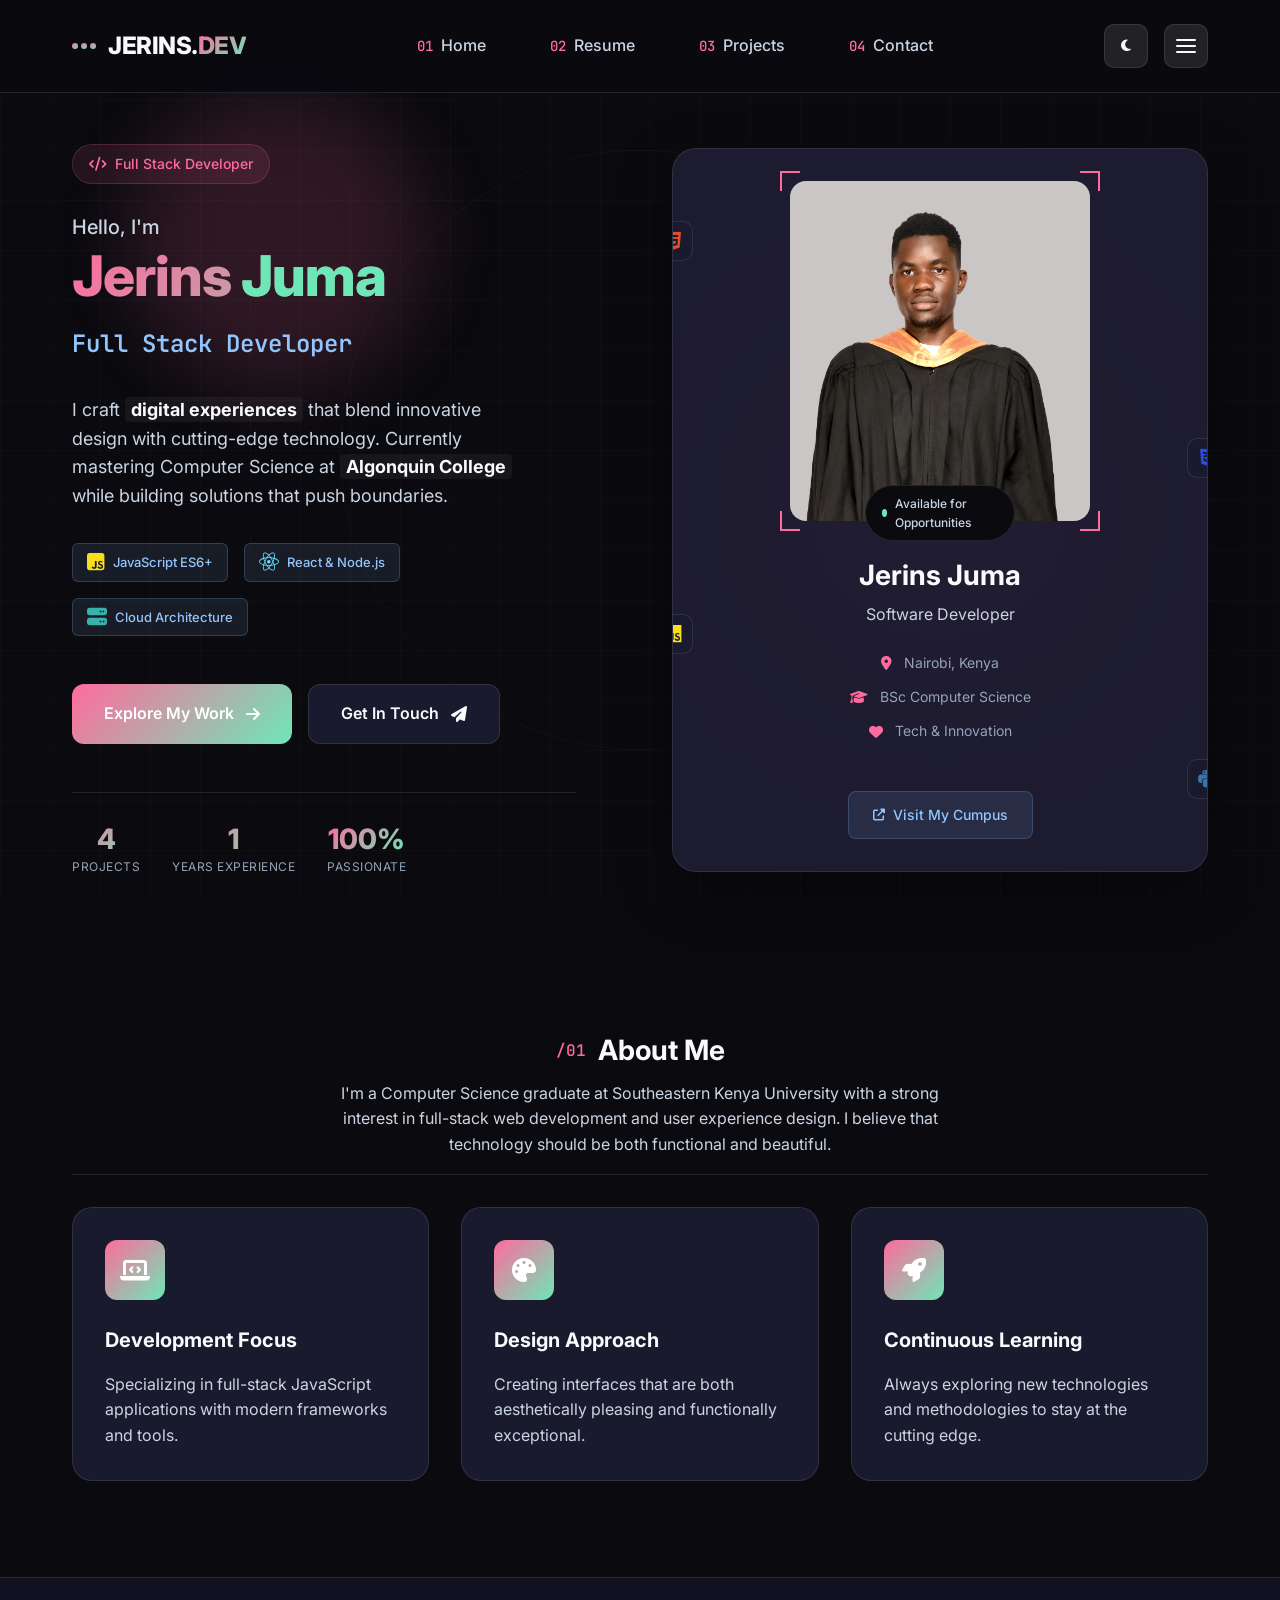
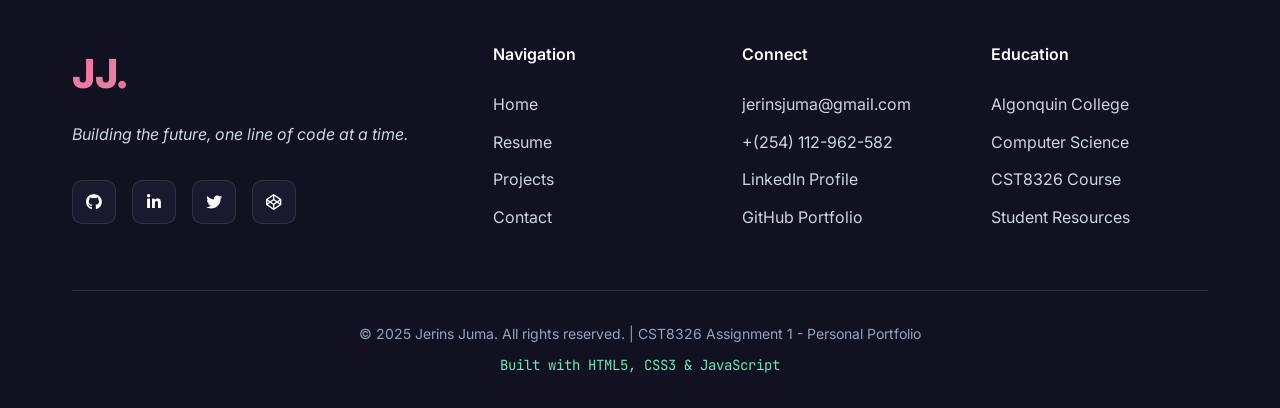
==== index.html @ 598922c8 "Initial commit - portfolio project" ====
<!DOCTYPE html>
<html lang="en">
<head>
    <meta charset="UTF-8">
    <meta name="viewport" content="width=device-width, initial-scale=1.0">
    <title>Jerins Juma| Tech Portfolio</title>
    <link rel="stylesheet" href="styles.css">
    <link rel="stylesheet" href="https://cdnjs.cloudflare.com/ajax/libs/font-awesome/6.4.0/css/all.min.css">
    <link href="https://fonts.googleapis.com/css2?family=Inter:wght@300;400;500;600;700;800&family=JetBrains+Mono:wght@300;400;500&display=swap" rel="stylesheet">
    <link rel="stylesheet" href="https://cdnjs.cloudflare.com/ajax/libs/animate.css/4.1.1/animate.min.css">
</head>
<body>
    <!-- Navigation -->
    <div id="navbar-placeholder"></div>
    
    <!-- Main Content -->
    <main class="main-content">
        <!-- Animated Background Elements -->
        <div class="background-elements">
            <div class="grid-lines"></div>
            <div class="floating-element el-1"></div>
            <div class="floating-element el-2"></div>
            <div class="floating-element el-3"></div>
            <div class="pulse-circle"></div>
        </div>
        
        <div class="container">
            <div class="hero-section">
                <!-- Left Column: Text Content -->
                <div class="hero-text animate__animated animate__fadeInLeft">
                    <div class="badge">
                        <i class="fas fa-code"></i>
                        <span>Full Stack Developer</span>
                    </div>
                    
                    <h1 class="hero-title">
                        <span class="greeting">Hello, I'm</span>
                        <span class="name">Jerins <span class="name-highlight">Juma</span></span>
                    </h1>
                    
                    <div class="typing-container">
                        <span class="typing-text" id="typingText"></span>
                        <span class="cursor">|</span>
                    </div>
                    
                    <p class="hero-description">
                        I craft <strong>digital experiences</strong> that blend innovative design with 
                        cutting-edge technology. Currently mastering Computer Science at 
                        <strong>Algonquin College</strong> while building solutions that push boundaries.
                    </p>
                    
                    <div class="tech-highlight">
                        <div class="tech-tag">
                            <i class="fab fa-js-square"></i>
                            <span>JavaScript ES6+</span>
                        </div>
                        <div class="tech-tag">
                            <i class="fab fa-react"></i>
                            <span>React & Node.js</span>
                        </div>
                        <div class="tech-tag">
                            <i class="fas fa-server"></i>
                            <span>Cloud Architecture</span>
                        </div>
                    </div>
                    
                    <div class="action-buttons">
                        <a href="projects.html" class="btn btn-primary">
                            <span class="btn-text">Explore My Work</span>
                            <span class="btn-icon">
                                <i class="fas fa-arrow-right"></i>
                            </span>
                            <div class="btn-hover"></div>
                        </a>
                        <a href="contact.html" class="btn btn-secondary">
                            <span class="btn-text">Get In Touch</span>
                            <span class="btn-icon">
                                <i class="fas fa-paper-plane"></i>
                            </span>
                        </a>
                    </div>
                    
                    <div class="quick-stats">
                        <div class="stat">
                            <div class="stat-number">4</div>
                            <div class="stat-label">Projects</div>
                        </div>
                        <div class="stat">
                            <div class="stat-number">1</div>
                            <div class="stat-label">Years Experience</div>
                        </div>
                        <div class="stat">
                            <div class="stat-number">100%</div>
                            <div class="stat-label">Passionate</div>
                        </div>
                    </div>
                </div>
                
                <!-- Right Column: Profile Image & Card -->
                <div class="hero-visual animate__animated animate__fadeInRight">
                    <div class="profile-card">
                        <div class="card-glow"></div>
                        <div class="card-content">
                            <div class="image-container">
                                <img src="images/profile.jpg" alt="Jerins Juma - Developer Profile" class="profile-image">
                                <div class="image-frame">
                                    <div class="frame-corner tl"></div>
                                    <div class="frame-corner tr"></div>
                                    <div class="frame-corner bl"></div>
                                    <div class="frame-corner br"></div>
                                </div>
                                <div class="status-indicator">
                                    <div class="status-dot"></div>
                                    <span>Available for Opportunities</span>
                                </div>
                            </div>
                            
                            <div class="profile-info">
                                <h2 class="profile-name">Jerins Juma</h2>
                                <p class="profile-title">Software Developer</p>
                                
                                <div class="profile-details">
                                    <div class="detail-item">
                                        <i class="fas fa-map-marker-alt"></i>
                                        <span>Nairobi, Kenya</span>
                                    </div>
                                    <div class="detail-item">
                                        <i class="fas fa-graduation-cap"></i>
                                        <span>BSc Computer Science</span>
                                    </div>
                                    <div class="detail-item">
                                        <i class="fas fa-heart"></i>
                                        <span>Tech & Innovation</span>
                                    </div>
                                </div>
                                
                                <div class="college-link">
                                    <a href="https://www.seku.co.ke" target="_blank" class="college-btn">
                                        <i class="fas fa-external-link-alt"></i>
                                        Visit My Cumpus
                                    </a>
                                </div>
                            </div>
                        </div>
                        
                        <!-- Floating Tech Elements Around Card -->
                        <div class="floating-tech">
                            <div class="tech-element">
                                <i class="fab fa-html5"></i>
                            </div>
                            <div class="tech-element">
                                <i class="fab fa-css3-alt"></i>
                            </div>
                            <div class="tech-element">
                                <i class="fab fa-js"></i>
                            </div>
                            <div class="tech-element">
                                <i class="fab fa-python"></i>
                            </div>
                        </div>
                    </div>
                </div>
            </div>
            
            <!-- About Preview Section -->
            <section class="about-preview">
                <div class="section-header">
                    <h2 class="section-title">
                        <span class="title-number">/01</span>
                        About Me
                    </h2>
                    <p class="section-subtitle">I'm a Computer Science graduate at Southeastern Kenya University with a strong 
                        interest in full-stack web development and user experience design. I believe 
                        that technology should be both functional and beautiful.</p>
                </div>
                
                <div class="about-grid">
                    <div class="about-card">
                        <div class="card-icon">
                            <i class="fas fa-laptop-code"></i>
                        </div>
                        <h3>Development Focus</h3>
                        <p>Specializing in full-stack JavaScript applications with modern frameworks and tools.</p>
                    </div>
                    
                    <div class="about-card">
                        <div class="card-icon">
                            <i class="fas fa-palette"></i>
                        </div>
                        <h3>Design Approach</h3>
                        <p>Creating interfaces that are both aesthetically pleasing and functionally exceptional.</p>
                    </div>
                    
                    <div class="about-card">
                        <div class="card-icon">
                            <i class="fas fa-rocket"></i>
                        </div>
                        <h3>Continuous Learning</h3>
                        <p>Always exploring new technologies and methodologies to stay at the cutting edge.</p>
                    </div>
                </div>
            </section>
        </div>
    </main>

    <!-- Footer -->
    <footer class="footer">
        <div class="container">
            <div class="footer-content">
                <div class="footer-main">
                    <div class="footer-logo">JJ<span class="logo-dot">.</span></div>
                    <p class="footer-quote">Building the future, one line of code at a time.</p>
                    
                    <div class="social-links">
                        <a href="#" class="social-link">
                            <i class="fab fa-github"></i>
                        </a>
                        <a href="#" class="social-link">
                            <i class="fab fa-linkedin-in"></i>
                        </a>
                        <a href="#" class="social-link">
                            <i class="fab fa-twitter"></i>
                        </a>
                        <a href="#" class="social-link">
                            <i class="fab fa-codepen"></i>
                        </a>
                    </div>
                </div>
                
                <div class="footer-links">
                    <div class="link-group">
                        <h4>Navigation</h4>
                        <a href="index.html">Home</a>
                        <a href="resume.html">Resume</a>
                        <a href="projects.html">Projects</a>
                        <a href="contact.html">Contact</a>
                    </div>
                    
                    <div class="link-group">
                        <h4>Connect</h4>
                        <a href="mailto:jerinsjuma@gmail.com">jerinsjuma@gmail.com</a>
                        <a href="tel:+254112962582">+(254) 112-962-582</a>
                        <a href="#">LinkedIn Profile</a>
                        <a href="#">GitHub Portfolio</a>
                    </div>
                    
                    <div class="link-group">
                        <h4>Education</h4>
                        <a href="https://www.algonquincollege.com" target="_blank">Algonquin College</a>
                        <a href="#">Computer Science</a>
                        <a href="#">CST8326 Course</a>
                        <a href="#">Student Resources</a>
                    </div>
                </div>
            </div>
            
            <div class="footer-bottom">
                <p>&copy; 2025 Jerins Juma. All rights reserved. | CST8326 Assignment 1 - Personal Portfolio</p>
                <p class="footer-note">Built with HTML5, CSS3 & JavaScript</p>
            </div>
        </div>
    </footer>

    <!-- JavaScript -->
    <script>
        const typingText = document.getElementById('typingText');
        const cursor = document.querySelector('.cursor');
    
        // Typing Effect
        const texts = [
            "Full Stack Developer",
            "UI/UX Enthusiast",
            "Problem Solver",
            "Tech Innovator"
        ];
    
        let textIndex = 0;
        let charIndex = 0;
        let isDeleting = false;
        let isPaused = false;
    
        function typeEffect() {
            const currentText = texts[textIndex];
    
            if (!isDeleting && !isPaused) {
                typingText.textContent = currentText.substring(0, charIndex + 1);
                charIndex++;
    
                if (charIndex === currentText.length) {
                    isPaused = true;
                    setTimeout(() => {
                        isPaused = false;
                        isDeleting = true;
                    }, 1500);
                }
            } else if (isDeleting && !isPaused) {
                typingText.textContent = currentText.substring(0, charIndex - 1);
                charIndex--;
    
                if (charIndex === 0) {
                    isDeleting = false;
                    textIndex = (textIndex + 1) % texts.length;
                }
            }
    
            setTimeout(typeEffect, isDeleting ? 50 : 100);
        }
    
        function cursorBlink() {
            cursor.style.opacity = cursor.style.opacity === '0' ? '1' : '0';
            setTimeout(cursorBlink, 500);
        }
    
        document.addEventListener('DOMContentLoaded', () => {
            setTimeout(typeEffect, 1000);
            setTimeout(cursorBlink, 1500);
    
            const observer = new IntersectionObserver(entries => {
                entries.forEach(entry => {
                    if (entry.isIntersecting) {
                        entry.target.classList.add('animate-in');
                    }
                });
            }, { threshold: 0.1 });
    
            document.querySelectorAll('.about-card').forEach(card => {
                observer.observe(card);
            });
        });
    
        function animateFloatingElements() {
            document.querySelectorAll('.floating-element').forEach((el, i) => {
                el.style.animation = `float 6s ease-in-out ${i * 0.5}s infinite alternate`;
            });
        }
    
        animateFloatingElements();
    </script>
  <script>
    fetch("navbar.html")
        .then(res => res.text())
        .then(data => {
            document.getElementById("navbar-placeholder").innerHTML = data;
        })
        .catch(err => console.error("Navbar load error:", err));
</script>
    
</body>
</html>
---- styles.css ----
/* Dark Tech Theme - CST8326 Assignment */
:root {
    /* Dark Theme Colors */
    --bg-primary: #0a0a0f;
    --bg-secondary: #111122;
    --bg-card: #1a1a2e;
    --bg-card-hover: #22223a;
    
    /* Accent Colors - Bright/Skin tones */
    --accent-primary: #ff6b9d;
    --accent-secondary: #6ee7b7;
    --accent-tertiary: #93c5fd;
    --accent-glow: rgba(255, 107, 157, 0.3);
    
    /* Text Colors */
    --text-primary: #f8fafc;
    --text-secondary: #cbd5e1;
    --text-muted: #94a3b8;
    
    /* UI Colors */
    --border-color: #2d3748;
    --border-light: rgba(255, 255, 255, 0.1);
    --shadow-color: rgba(0, 0, 0, 0.5);
    
    /* Gradients */
    --gradient-primary: linear-gradient(135deg, var(--accent-primary), var(--accent-secondary));
    --gradient-dark: linear-gradient(135deg, var(--bg-card), var(--bg-secondary));
    
    /* Animation */
    --transition-fast: 0.2s ease;
    --transition-normal: 0.3s ease;
    --transition-slow: 0.5s ease;
}

.light-theme {
    --bg-primary: #f8fafc;
    --bg-secondary: #e2e8f0;
    --bg-card: #ffffff;
    --bg-card-hover: #f1f5f9;
    
    --text-primary: #0f172a;
    --text-secondary: #334155;
    --text-muted: #64748b;
    
    --border-color: #cbd5e1;
    --border-light: rgba(0, 0, 0, 0.1);
    --shadow-color: rgba(0, 0, 0, 0.1);
}

/* Reset & Base */
* {
    margin: 0;
    padding: 0;
    box-sizing: border-box;
}

html {
    scroll-behavior: smooth;
}

body {
    font-family: 'Inter', sans-serif;
    background-color: var(--bg-primary);
    color: var(--text-primary);
    line-height: 1.6;
    overflow-x: hidden;
    min-height: 100vh;
    transition: background-color var(--transition-normal), color var(--transition-normal);
}

.container {
    max-width: 1200px;
    margin: 0 auto;
    padding: 0 2rem;
}

/* Navigation */
.navbar {
    position: fixed;
    top: 0;
    left: 0;
    right: 0;
    z-index: 1000;
    padding: 1.5rem 0;
    background-color: rgba(10, 10, 15, 0.95);
    backdrop-filter: blur(10px);
    border-bottom: 1px solid var(--border-light);
}

.nav-container {
    max-width: 1200px;
    margin: 0 auto;
    padding: 0 2rem;
    display: flex;
    justify-content: space-between;
    align-items: center;
}

/* Logo */
.logo {
    display: flex;
    align-items: center;
    gap: 0.75rem;
}

.logo-icon {
    display: flex;
    gap: 3px;
}

.dot {
    width: 6px;
    height: 6px;
    background: var(--gradient-primary);
    border-radius: 50%;
}

.dot:nth-child(1) { animation: pulse 2s infinite; }
.dot:nth-child(2) { animation: pulse 2s infinite 0.2s; }
.dot:nth-child(3) { animation: pulse 2s infinite 0.4s; }

.logo-text {
    font-size: 1.5rem;
    font-weight: 800;
    letter-spacing: -0.5px;
}

.logo-highlight {
    background: var(--gradient-primary);
    -webkit-background-clip: text;
    background-clip: text;
    color: transparent;
}

/* Navigation Menu */
.nav-menu {
    display: flex;
    gap: 2rem;
}

.nav-link {
    display: flex;
    align-items: center;
    gap: 0.5rem;
    text-decoration: none;
    color: var(--text-secondary);
    padding: 0.5rem 1rem;
    border-radius: 8px;
    position: relative;
    transition: all var(--transition-normal);
}

.nav-link:hover, .nav-link.active {
    color: var(--text-primary);
    background: rgba(255, 255, 255, 0.05);
}

.nav-number {
    font-family: 'JetBrains Mono', monospace;
    font-size: 0.875rem;
    color: var(--accent-primary);
    font-weight: 500;
}

.nav-text {
    font-weight: 500;
}

.nav-indicator {
    position: absolute;
    bottom: -8px;
    left: 50%;
    transform: translateX(-50%);
    width: 4px;
    height: 4px;
    background: var(--gradient-primary);
    border-radius: 50%;
    opacity: 0;
    transition: opacity var(--transition-normal);
}

.nav-link.active .nav-indicator {
    opacity: 1;
}

/* Navigation Actions */
.nav-actions {
    display: flex;
    align-items: center;
    gap: 1rem;
}

.theme-toggle, .menu-toggle {
    background: rgba(255, 255, 255, 0.1);
    border: 1px solid var(--border-light);
    color: var(--text-primary);
    width: 44px;
    height: 44px;
    border-radius: 10px;
    display: flex;
    align-items: center;
    justify-content: center;
    cursor: pointer;
    transition: all var(--transition-normal);
}

.theme-toggle:hover, .menu-toggle:hover {
    background: rgba(255, 255, 255, 0.15);
    transform: translateY(-2px);
}

.hamburger {
    display: flex;
    flex-direction: column;
    gap: 4px;
    width: 20px;
}

.hamburger span {
    display: block;
    width: 100%;
    height: 2px;
    background-color: var(--text-primary);
    border-radius: 1px;
    transition: all var(--transition-normal);
}

.hamburger.active span:nth-child(1) {
    transform: rotate(45deg) translate(4px, 4px);
}

.hamburger.active span:nth-child(2) {
    opacity: 0;
}

.hamburger.active span:nth-child(3) {
    transform: rotate(-45deg) translate(4px, -4px);
}

/* Background Elements */
.background-elements {
    position: fixed;
    top: 0;
    left: 0;
    right: 0;
    bottom: 0;
    z-index: -1;
    overflow: hidden;
}

.grid-lines {
    position: absolute;
    top: 0;
    left: 0;
    right: 0;
    bottom: 0;
    background-image: 
        linear-gradient(to right, rgba(255, 255, 255, 0.02) 1px, transparent 1px),
        linear-gradient(to bottom, rgba(255, 255, 255, 0.02) 1px, transparent 1px);
    background-size: 50px 50px;
}

.floating-element {
    position: absolute;
    border-radius: 50%;
    filter: blur(40px);
    opacity: 0.15;
}

.el-1 {
    width: 300px;
    height: 300px;
    background: var(--accent-primary);
    top: 10%;
    left: 10%;
    animation: float 20s infinite ease-in-out;
}

.el-2 {
    width: 200px;
    height: 200px;
    background: var(--accent-secondary);
    bottom: 20%;
    right: 10%;
    animation: float 25s infinite ease-in-out reverse;
}

.el-3 {
    width: 150px;
    height: 150px;
    background: var(--accent-tertiary);
    top: 50%;
    left: 80%;
    animation: float 30s infinite ease-in-out;
}

.pulse-circle {
    position: absolute;
    top: 50%;
    left: 50%;
    transform: translate(-50%, -50%);
    width: 600px;
    height: 600px;
    border: 1px solid rgba(255, 255, 255, 0.03);
    border-radius: 50%;
    animation: pulse-ring 4s infinite;
}

/* Main Content */
.main-content {
    padding-top: 120px;
    min-height: 100vh;
}

/* Hero Section */
.hero-section {
    display: grid;
    grid-template-columns: 1fr 1fr;
    gap: 4rem;
    align-items: center;
    min-height: calc(100vh - 120px);
}

/* Hero Text */
.hero-text {
    padding-right: 2rem;
}

.badge {
    display: inline-flex;
    align-items: center;
    gap: 0.5rem;
    background: rgba(255, 107, 157, 0.1);
    color: var(--accent-primary);
    padding: 0.5rem 1rem;
    border-radius: 50px;
    font-size: 0.875rem;
    font-weight: 500;
    margin-bottom: 2rem;
    border: 1px solid rgba(255, 107, 157, 0.2);
}

.hero-title {
    font-size: 3.5rem;
    line-height: 1.1;
    margin-bottom: 1rem;
}

.greeting {
    display: block;
    font-size: 1.25rem;
    color: var(--text-secondary);
    margin-bottom: 0.5rem;
    font-weight: 500;
}

.name {
    display: block;
    font-weight: 800;
    background: var(--gradient-primary);
    -webkit-background-clip: text;
    background-clip: text;
    color: transparent;
    letter-spacing: -1px;
}

.name-highlight {
    color: var(--accent-secondary);
}

/* Typing Effect */
.typing-container {
    font-size: 1.5rem;
    font-weight: 600;
    color: var(--text-secondary);
    margin-bottom: 2rem;
    min-height: 2.5rem;
    display: flex;
    align-items: center;
}

.typing-text {
    color: var(--accent-tertiary);
    font-family: 'JetBrains Mono', monospace;
}

.cursor {
    margin-left: 2px;
    animation: blink 1s infinite;
}

.hero-description {
    font-size: 1.125rem;
    color: var(--text-secondary);
    margin-bottom: 2rem;
    max-width: 90%;
}

.hero-description strong {
    color: var(--text-primary);
    background: rgba(255, 255, 255, 0.05);
    padding: 0.125rem 0.375rem;
    border-radius: 4px;
}

/* Tech Highlight */
.tech-highlight {
    display: flex;
    gap: 1rem;
    margin-bottom: 3rem;
    flex-wrap: wrap;
}

.tech-tag {
    display: flex;
    align-items: center;
    gap: 0.5rem;
    background: var(--bg-card);
    padding: 0.75rem 1.25rem;
    border-radius: 10px;
    border: 1px solid var(--border-light);
    transition: all var(--transition-normal);
}

.tech-tag:hover {
    transform: translateY(-2px);
    border-color: var(--accent-primary);
    box-shadow: 0 8px 20px var(--shadow-color);
}

.tech-tag i {
    font-size: 1.25rem;
}

.tech-tag:nth-child(1) i { color: #f7df1e; }
.tech-tag:nth-child(2) i { color: #61dafb; }
.tech-tag:nth-child(3) i { color: #38b2ac; }

/* Action Buttons */
.action-buttons {
    display: flex;
    gap: 1rem;
    margin-bottom: 3rem;
}

.btn {
    position: relative;
    display: inline-flex;
    align-items: center;
    gap: 0.75rem;
    padding: 1rem 2rem;
    border-radius: 12px;
    font-weight: 600;
    text-decoration: none;
    transition: all var(--transition-normal);
    overflow: hidden;
    border: none;
    cursor: pointer;
}

.btn-primary {
    background: var(--gradient-primary);
    color: white;
}

.btn-primary:hover {
    transform: translateY(-3px);
    box-shadow: 0 10px 30px var(--accent-glow);
}

.btn-secondary {
    background: var(--bg-card);
    color: var(--text-primary);
    border: 1px solid var(--border-light);
}

.btn-secondary:hover {
    transform: translateY(-3px);
    border-color: var(--accent-secondary);
    box-shadow: 0 10px 30px rgba(110, 231, 183, 0.2);
}

.btn-hover {
    position: absolute;
    width: 100px;
    height: 100px;
    background: radial-gradient(circle, rgba(255,255,255,0.2) 0%, transparent 70%);
    border-radius: 50%;
    transform: translate(-50%, -50%);
    pointer-events: none;
    opacity: 0;
    transition: opacity var(--transition-normal);
}

.btn-primary:hover .btn-hover {
    opacity: 1;
}

.btn-icon {
    display: flex;
    align-items: center;
    justify-content: center;
    transition: transform var(--transition-normal);
}

.btn:hover .btn-icon {
    transform: translateX(4px);
}

/* Quick Stats */
.quick-stats {
    display: flex;
    gap: 2rem;
    padding-top: 2rem;
    border-top: 1px solid var(--border-light);
}

.stat {
    text-align: center;
}

.stat-number {
    font-size: 2rem;
    font-weight: 800;
    background: var(--gradient-primary);
    -webkit-background-clip: text;
    background-clip: text;
    color: transparent;
    line-height: 1;
}

.stat-label {
    font-size: 0.875rem;
    color: var(--text-muted);
    margin-top: 0.25rem;
}

/* Hero Visual - Profile Card */
.hero-visual {
    position: relative;
}

.profile-card {
    position: relative;
    background: var(--bg-card);
    border-radius: 24px;
    padding: 2rem;
    border: 1px solid var(--border-light);
    box-shadow: 0 20px 60px rgba(0, 0, 0, 0.3);
    overflow: hidden;
}

.card-glow {
    position: absolute;
    top: -50%;
    left: -50%;
    width: 200%;
    height: 200%;
    background: radial-gradient(circle, var(--accent-glow) 0%, transparent 70%);
    opacity: 0.1;
}

.card-content {
    position: relative;
    z-index: 1;
}

/* Image Container */
.image-container {
    position: relative;
    width: 100%;
    max-width: 300px;
    margin: 0 auto 2rem;
}

.profile-image {
    width: 100%;
    height: auto;
    border-radius: 16px;
    display: block;
    filter: grayscale(20%) contrast(110%);
    transition: filter var(--transition-normal);
}

.profile-image:hover {
    filter: grayscale(0%) contrast(120%);
}

.image-frame {
    position: absolute;
    top: -10px;
    left: -10px;
    right: -10px;
    bottom: -10px;
    pointer-events: none;
}

.frame-corner {
    position: absolute;
    width: 20px;
    height: 20px;
    border: 2px solid var(--accent-primary);
}

.frame-corner.tl {
    top: 0;
    left: 0;
    border-right: none;
    border-bottom: none;
}

.frame-corner.tr {
    top: 0;
    right: 0;
    border-left: none;
    border-bottom: none;
}

.frame-corner.bl {
    bottom: 0;
    left: 0;
    border-right: none;
    border-top: none;
}

.frame-corner.br {
    bottom: 0;
    right: 0;
    border-left: none;
    border-top: none;
}

.status-indicator {
    position: absolute;
    bottom: -20px;
    left: 50%;
    transform: translateX(-50%);
    display: flex;
    align-items: center;
    gap: 0.5rem;
    background: var(--bg-primary);
    padding: 0.5rem 1rem;
    border-radius: 50px;
    border: 1px solid var(--border-light);
}

.status-dot {
    width: 8px;
    height: 8px;
    background: var(--accent-secondary);
    border-radius: 50%;
    animation: pulse 2s infinite;
}

.status-indicator span {
    font-size: 0.75rem;
    font-weight: 500;
    color: var(--text-secondary);
}

/* Profile Info */
.profile-info {
    text-align: center;
}

.profile-name {
    font-size: 1.75rem;
    font-weight: 700;
    margin-bottom: 0.25rem;
}

.profile-title {
    color: var(--text-secondary);
    margin-bottom: 1.5rem;
    font-size: 1rem;
}

.profile-details {
    display: flex;
    flex-direction: column;
    gap: 0.75rem;
    margin-bottom: 2rem;
}

.detail-item {
    display: flex;
    align-items: center;
    justify-content: center;
    gap: 0.75rem;
    color: var(--text-muted);
    font-size: 0.875rem;
}

.detail-item i {
    color: var(--accent-primary);
}

.college-link {
    margin-top: 1rem;
}

.college-btn {
    display: inline-flex;
    align-items: center;
    gap: 0.5rem;
    background: rgba(147, 197, 253, 0.1);
    color: var(--accent-tertiary);
    padding: 0.75rem 1.5rem;
    border-radius: 8px;
    text-decoration: none;
    font-weight: 500;
    border: 1px solid rgba(147, 197, 253, 0.2);
    transition: all var(--transition-normal);
}

.college-btn:hover {
    background: rgba(147, 197, 253, 0.2);
    transform: translateY(-2px);
}

/* Floating Tech Elements */
.floating-tech {
    position: absolute;
    top: 0;
    left: 0;
    right: 0;
    bottom: 0;
    pointer-events: none;
}

.tech-element {
    position: absolute;
    width: 40px;
    height: 40px;
    background: var(--bg-card);
    border-radius: 10px;
    display: flex;
    align-items: center;
    justify-content: center;
    font-size: 1.25rem;
    border: 1px solid var(--border-light);
    animation: float 6s ease-in-out infinite;
}

.tech-element:nth-child(1) {
    top: 10%;
    left: -20px;
    color: #e34c26;
    animation-delay: 0s;
}

.tech-element:nth-child(2) {
    top: 40%;
    right: -20px;
    color: #264de4;
    animation-delay: 1s;
}

.tech-element:nth-child(3) {
    bottom: 30%;
    left: -20px;
    color: #f7df1e;
    animation-delay: 2s;
}

.tech-element:nth-child(4) {
    bottom: 10%;
    right: -20px;
    color: #3776ab;
    animation-delay: 3s;
}

/* About Preview */
.about-preview {
    margin: 8rem 0 4rem;
}

.section-header {
    text-align: center;
    margin-bottom: 3rem;
}

.section-title {
    font-size: 2.5rem;
    margin-bottom: 0.5rem;
    display: flex;
    align-items: center;
    justify-content: center;
    gap: 1rem;
}

.title-number {
    font-family: 'JetBrains Mono', monospace;
    color: var(--accent-primary);
    font-size: 1rem;
    font-weight: 500;
}

.section-subtitle {
    color: var(--text-secondary);
    max-width: 600px;
    margin: 0 auto;
}

.about-grid {
    display: grid;
    grid-template-columns: repeat(auto-fit, minmax(300px, 1fr));
    gap: 2rem;
}

.about-card {
    background: var(--bg-card);
    padding: 2rem;
    border-radius: 20px;
    border: 1px solid var(--border-light);
    transition: all var(--transition-normal);
    opacity: 0;
    transform: translateY(20px);
}

.about-card.animate-in {
    opacity: 1;
    transform: translateY(0);
    transition: all 0.6s ease;
}

.about-card:hover {
    transform: translateY(-10px);
    border-color: var(--accent-primary);
    box-shadow: 0 20px 40px rgba(0, 0, 0, 0.3);
}

.card-icon {
    width: 60px;
    height: 60px;
    background: var(--gradient-primary);
    border-radius: 12px;
    display: flex;
    align-items: center;
    justify-content: center;
    margin-bottom: 1.5rem;
    font-size: 1.5rem;
    color: white;
}

.about-card h3 {
    font-size: 1.25rem;
    margin-bottom: 1rem;
    color: var(--text-primary);
}

.about-card p {
    color: var(--text-secondary);
    line-height: 1.6;
}

/* Footer */
.footer {
    background: var(--bg-secondary);
    padding: 4rem 0 2rem;
    margin-top: 6rem;
    border-top: 1px solid var(--border-light);
}

.footer-content {
    display: grid;
    grid-template-columns: 1fr 2fr;
    gap: 4rem;
    margin-bottom: 3rem;
}

.footer-main {
    display: flex;
    flex-direction: column;
}

.footer-logo {
    font-size: 2.5rem;
    font-weight: 800;
    margin-bottom: 1rem;
    background: var(--gradient-primary);
    -webkit-background-clip: text;
    background-clip: text;
    color: transparent;
    display: inline-block;
}

.logo-dot {
    color: var(--accent-primary);
}

.footer-quote {
    color: var(--text-secondary);
    margin-bottom: 2rem;
    font-style: italic;
}

.social-links {
    display: flex;
    gap: 1rem;
}

.social-link {
    width: 44px;
    height: 44px;
    background: var(--bg-card);
    border-radius: 10px;
    display: flex;
    align-items: center;
    justify-content: center;
    color: var(--text-primary);
    text-decoration: none;
    transition: all var(--transition-normal);
    border: 1px solid var(--border-light);
}

.social-link:hover {
    background: var(--accent-primary);
    transform: translateY(-3px);
    border-color: var(--accent-primary);
}

.footer-links {
    display: grid;
    grid-template-columns: repeat(3, 1fr);
    gap: 2rem;
}

.link-group h4 {
    font-size: 1rem;
    margin-bottom: 1.5rem;
    color: var(--text-primary);
    font-weight: 600;
}

.link-group a {
    display: block;
    color: var(--text-secondary);
    text-decoration: none;
    margin-bottom: 0.75rem;
    transition: all var(--transition-fast);
}

.link-group a:hover {
    color: var(--accent-primary);
    transform: translateX(5px);
}

.footer-bottom {
    padding-top: 2rem;
    border-top: 1px solid var(--border-light);
    text-align: center;
    color: var(--text-muted);
    font-size: 0.875rem;
}

.footer-note {
    margin-top: 0.5rem;
    font-family: 'JetBrains Mono', monospace;
    color: var(--accent-secondary);
}

/* Animations */
@keyframes float {
    0%, 100% {
        transform: translateY(0);
    }
    50% {
        transform: translateY(-20px);
    }
}

@keyframes pulse {
    0%, 100% {
        opacity: 1;
    }
    50% {
        opacity: 0.5;
    }
}

@keyframes pulse-ring {
    0% {
        transform: translate(-50%, -50%) scale(0.8);
        opacity: 0.5;
    }
    50% {
        opacity: 0.2;
    }
    100% {
        transform: translate(-50%, -50%) scale(1.2);
        opacity: 0;
    }
}

@keyframes blink {
    0%, 100% {
        opacity: 1;
    }
    50% {
        opacity: 0;
    }
}

/* Responsive Design */
@media (max-width: 1024px) {
    .hero-section {
        grid-template-columns: 1fr;
        gap: 3rem;
        text-align: center;
    }
    
    .hero-text {
        padding-right: 0;
    }
    
    .hero-description {
        max-width: 100%;
        margin-left: auto;
        margin-right: auto;
    }
    
    .tech-highlight {
        justify-content: center;
    }
    
    .action-buttons {
        justify-content: center;
    }
    
    .quick-stats {
        justify-content: center;
    }
    
    .footer-content {
        grid-template-columns: 1fr;
        gap: 3rem;
    }
}

@media (max-width: 768px) {
    .nav-menu {
        position: fixed;
        top: 80px;
        left: 0;
        right: 0;
        background: var(--bg-card);
        flex-direction: column;
        padding: 2rem;
        border-radius: 0 0 20px 20px;
        border: 1px solid var(--border-light);
        border-top: none;
        transform: translateY(-100%);
        opacity: 0;
        visibility: hidden;
        transition: all var(--transition-normal);
    }
    
    .nav-menu.active {
        transform: translateY(0);
        opacity: 1;
        visibility: visible;
    }
    
    .hero-title {
        font-size: 2.5rem;
    }
    
    .typing-container {
        font-size: 1.25rem;
    }
    
    .about-grid {
        grid-template-columns: 1fr;
    }
    
    .footer-links {
        grid-template-columns: 1fr;
        gap: 2rem;
    }
}

@media (max-width: 480px) {
    .container {
        padding: 0 1rem;
    }
    
    .hero-title {
        font-size: 2rem;
    }
    
    .action-buttons {
        flex-direction: column;
        align-items: center;
    }
    
    .btn {
        width: 100%;
        justify-content: center;
    }
    
    .quick-stats {
        flex-direction: column;
        gap: 1rem;
    }
}




/* ======================
   CONTACT PAGE STYLES
   ====================== */

/* Contact Header */
.contact-header {
    text-align: center;
    padding: 4rem 0 3rem;
    margin-bottom: 3rem;
}

.contact-badge {
    display: inline-flex;
    align-items: center;
    gap: 0.5rem;
    background: rgba(147, 197, 253, 0.1);
    color: var(--accent-tertiary);
    padding: 0.5rem 1.5rem;
    border-radius: 50px;
    font-size: 0.875rem;
    font-weight: 500;
    margin-bottom: 1.5rem;
    border: 1px solid rgba(147, 197, 253, 0.2);
}

.contact-title {
    font-size: 3rem;
    line-height: 1.2;
    margin-bottom: 1rem;
}

.contact-title .title-main {
    display: block;
    font-weight: 800;
    background: var(--gradient-primary);
    -webkit-background-clip: text;
    background-clip: text;
    color: transparent;
}

.contact-title .title-sub {
    display: block;
    font-size: 1.25rem;
    color: var(--text-secondary);
    font-weight: 400;
    margin-top: 0.5rem;
}

.contact-intro {
    max-width: 600px;
    margin: 0 auto;
    color: var(--text-secondary);
    font-size: 1.125rem;
    line-height: 1.7;
}

/* Contact Grid Layout */
.contact-grid {
    display: grid;
    grid-template-columns: 1.5fr 1fr;
    gap: 3rem;
    margin-bottom: 4rem;
}

/* Form Card */
.form-card {
    background: var(--bg-card);
    border-radius: 20px;
    padding: 2rem;
    border: 1px solid var(--border-light);
    box-shadow: 0 10px 40px rgba(0, 0, 0, 0.2);
}

.form-header {
    margin-bottom: 2rem;
    padding-bottom: 1.5rem;
    border-bottom: 1px solid var(--border-light);
}

.form-header h2 {
    font-size: 1.5rem;
    display: flex;
    align-items: center;
    gap: 0.75rem;
    color: var(--text-primary);
    margin-bottom: 0.5rem;
}

.form-header h2 i {
    color: var(--accent-primary);
}

.form-subtitle {
    color: var(--text-muted);
    font-size: 0.875rem;
}

/* Form Groups */
.form-group {
    margin-bottom: 1.5rem;
}

.form-label {
    display: flex;
    align-items: center;
    gap: 0.5rem;
    margin-bottom: 0.5rem;
    font-weight: 500;
    color: var(--text-primary);
}

.required-indicator {
    color: var(--accent-primary);
    font-weight: 700;
}

.input-group {
    position: relative;
    display: flex;
    align-items: center;
}

.input-icon {
    position: absolute;
    left: 1rem;
    top: 50%;
    transform: translateY(-50%);
    color: var(--text-muted);
    z-index: 1;
    pointer-events: none;
}

.textarea-icon {
    top: 1.25rem;
    transform: none;
}

.form-input {
    width: 100%;
    padding: 1rem 1rem 1rem 3rem;
    background: rgba(255, 255, 255, 0.05);
    border: 1px solid var(--border-light);
    border-radius: 10px;
    color: var(--text-primary);
    font-size: 1rem;
    font-family: 'Inter', sans-serif;
    transition: all var(--transition-normal);
}

.form-input:focus {
    outline: none;
    border-color: var(--accent-primary);
    box-shadow: 0 0 0 3px var(--accent-glow);
    background: rgba(255, 255, 255, 0.08);
}

.form-input.error {
    border-color: #ff4757;
    box-shadow: 0 0 0 3px rgba(255, 71, 87, 0.1);
}

.form-input::placeholder {
    color: var(--text-muted);
}

.form-textarea {
    min-height: 150px;
    resize: vertical;
    padding-left: 3rem;
    line-height: 1.5;
}

/* Error Messages */
.error-message {
    display: none;
    color: #ff4757;
    font-size: 0.875rem;
    margin-top: 0.5rem;
    padding: 0.5rem;
    background: rgba(255, 71, 87, 0.1);
    border-radius: 6px;
    border-left: 3px solid #ff4757;
}

/* Input Hints */
.input-hint {
    display: flex;
    align-items: center;
    justify-content: space-between;
    color: var(--text-muted);
    font-size: 0.75rem;
    margin-top: 0.5rem;
}

.char-count {
    font-family: 'JetBrains Mono', monospace;
    font-weight: 500;
}

/* Form Actions */
.form-actions {
    display: flex;
    gap: 1rem;
    margin-top: 2rem;
    padding-top: 1.5rem;
    border-top: 1px solid var(--border-light);
}

.submit-btn, .reset-btn {
    flex: 1;
}

.submit-btn:disabled {
    opacity: 0.7;
    cursor: not-allowed;
}

/* Form Status */
.form-status {
    display: none;
    margin-top: 1.5rem;
    padding: 1rem;
    border-radius: 10px;
    animation: slideIn 0.3s ease;
}

@keyframes slideIn {
    from {
        opacity: 0;
        transform: translateY(-10px);
    }
    to {
        opacity: 1;
        transform: translateY(0);
    }
}

.status-success {
    display: flex;
    align-items: flex-start;
    gap: 1rem;
    color: #2ecc71;
    background: rgba(46, 204, 113, 0.1);
    border: 1px solid rgba(46, 204, 113, 0.2);
    padding: 1rem;
    border-radius: 10px;
}

.status-success i {
    font-size: 1.5rem;
    margin-top: 0.25rem;
}

.status-success h4 {
    margin-bottom: 0.25rem;
    color: #2ecc71;
}

.status-success p {
    color: var(--text-secondary);
    font-size: 0.875rem;
}

.status-error {
    display: flex;
    align-items: flex-start;
    gap: 1rem;
    color: #ff4757;
    background: rgba(255, 71, 87, 0.1);
    border: 1px solid rgba(255, 71, 87, 0.2);
    padding: 1rem;
    border-radius: 10px;
}

.status-error i {
    font-size: 1.5rem;
    margin-top: 0.25rem;
}

.status-error h4 {
    margin-bottom: 0.25rem;
    color: #ff4757;
}

.status-error p {
    color: var(--text-secondary);
    font-size: 0.875rem;
}

/* Contact Info Cards */
.info-card {
    background: var(--bg-card);
    border-radius: 16px;
    padding: 1.5rem;
    border: 1px solid var(--border-light);
    margin-bottom: 1.5rem;
    transition: all var(--transition-normal);
}

.info-card:last-child {
    margin-bottom: 0;
}

.info-card:hover {
    border-color: var(--accent-primary);
    transform: translateY(-3px);
    box-shadow: 0 10px 30px rgba(0, 0, 0, 0.2);
}

.info-header {
    margin-bottom: 1.5rem;
    padding-bottom: 1rem;
    border-bottom: 1px solid var(--border-light);
}

.info-header h3 {
    font-size: 1.125rem;
    display: flex;
    align-items: center;
    gap: 0.75rem;
    color: var(--text-primary);
}

.info-header i {
    color: var(--accent-primary);
}

/* Contact Methods */
.contact-methods {
    display: flex;
    flex-direction: column;
    gap: 1.5rem;
}

.contact-method {
    display: flex;
    align-items: flex-start;
    gap: 1rem;
}

.method-icon {
    width: 48px;
    height: 48px;
    border-radius: 12px;
    display: flex;
    align-items: center;
    justify-content: center;
    font-size: 1.25rem;
    flex-shrink: 0;
}

.email-icon {
    background: rgba(255, 107, 157, 0.1);
    color: var(--accent-primary);
}

.phone-icon {
    background: rgba(110, 231, 183, 0.1);
    color: var(--accent-secondary);
}

.location-icon {
    background: rgba(147, 197, 253, 0.1);
    color: var(--accent-tertiary);
}

.method-content {
    flex: 1;
}

.method-content h4 {
    font-size: 0.875rem;
    color: var(--text-muted);
    text-transform: uppercase;
    letter-spacing: 0.5px;
    margin-bottom: 0.25rem;
}

.method-link, .method-text {
    display: block;
    color: var(--text-primary);
    font-weight: 500;
    text-decoration: none;
    margin-bottom: 0.25rem;
    transition: color var(--transition-fast);
}

.method-link:hover {
    color: var(--accent-primary);
}

.method-hint {
    color: var(--text-muted);
    font-size: 0.75rem;
}

/* Social Grid */
.social-grid {
    display: grid;
    grid-template-columns: repeat(2, 1fr);
    gap: 1rem;
}

.social-card {
    display: flex;
    align-items: center;
    gap: 0.75rem;
    padding: 1rem;
    border-radius: 10px;
    text-decoration: none;
    transition: all var(--transition-normal);
    border: 1px solid var(--border-light);
}

.social-card:hover {
    transform: translateY(-3px);
    border-color: var(--accent-primary);
}

.social-card.linkedin:hover {
    background: rgba(10, 102, 194, 0.1);
    border-color: #0a66c2;
}

.social-card.github:hover {
    background: rgba(24, 23, 23, 0.1);
    border-color: #181717;
}

.social-card.twitter:hover {
    background: rgba(29, 161, 242, 0.1);
    border-color: #1da1f2;
}

.social-card.codepen:hover {
    background: rgba(29, 29, 29, 0.1);
    border-color: #1d1d1d;
}

.social-icon {
    width: 40px;
    height: 40px;
    border-radius: 10px;
    display: flex;
    align-items: center;
    justify-content: center;
    font-size: 1.25rem;
    background: var(--bg-primary);
    color: var(--text-primary);
}

.social-content h4 {
    font-size: 0.875rem;
    color: var(--text-primary);
    margin-bottom: 0.125rem;
}

.social-content p {
    font-size: 0.75rem;
    color: var(--text-muted);
}

/* Response Card */
.response-card {
    display: flex;
    align-items: flex-start;
    gap: 1rem;
    background: rgba(147, 197, 253, 0.05);
    border-color: rgba(147, 197, 253, 0.2);
}

.response-icon {
    width: 48px;
    height: 48px;
    background: rgba(147, 197, 253, 0.1);
    border-radius: 12px;
    display: flex;
    align-items: center;
    justify-content: center;
    color: var(--accent-tertiary);
    font-size: 1.25rem;
    flex-shrink: 0;
}

.response-content h4 {
    font-size: 1rem;
    color: var(--text-primary);
    margin-bottom: 0.5rem;
}

.response-content p {
    color: var(--text-secondary);
    font-size: 0.875rem;
    margin-bottom: 1rem;
    line-height: 1.6;
}

.response-content strong {
    color: var(--accent-primary);
}

.response-stats {
    display: flex;
    gap: 1rem;
}

.response-stats .stat {
    text-align: center;
}

.response-stats .stat-number {
    font-size: 1.25rem;
    font-weight: 700;
    color: var(--accent-tertiary);
    line-height: 1;
}

.response-stats .stat-label {
    font-size: 0.625rem;
    color: var(--text-muted);
    text-transform: uppercase;
    letter-spacing: 0.5px;
    margin-top: 0.25rem;
}

/* College Card */
.college-card {
    background: rgba(110, 231, 183, 0.05);
    border-color: rgba(110, 231, 183, 0.2);
}

.college-header {
    margin-bottom: 1rem;
}

.college-header h4 {
    font-size: 1rem;
    display: flex;
    align-items: center;
    gap: 0.75rem;
    color: var(--text-primary);
}

.college-header i {
    color: var(--accent-secondary);
}

.college-content p {
    color: var(--text-secondary);
    font-size: 0.875rem;
    margin-bottom: 1rem;
    line-height: 1.6;
}

.college-link {
    display: inline-flex;
    align-items: center;
    gap: 0.5rem;
    color: var(--accent-secondary);
    text-decoration: none;
    font-weight: 500;
    font-size: 0.875rem;
    transition: all var(--transition-fast);
}

.college-link:hover {
    color: var(--text-primary);
    transform: translateX(3px);
}

.college-link i {
    font-size: 0.75rem;
}

/* FAQ Section */
.contact-faq {
    margin-top: 6rem;
    padding-top: 4rem;
    border-top: 1px solid var(--border-light);
}

.faq-header {
    text-align: center;
    margin-bottom: 3rem;
}

.faq-header h2 {
    font-size: 2rem;
    margin-bottom: 0.5rem;
    background: var(--gradient-primary);
    -webkit-background-clip: text;
    background-clip: text;
    color: transparent;
}

.faq-header p {
    color: var(--text-secondary);
    max-width: 600px;
    margin: 0 auto;
}

.faq-grid {
    display: grid;
    grid-template-columns: repeat(auto-fit, minmax(300px, 1fr));
    gap: 1.5rem;
}

.faq-item {
    background: var(--bg-card);
    border-radius: 16px;
    border: 1px solid var(--border-light);
    overflow: hidden;
    transition: all var(--transition-normal);
}

.faq-item:hover {
    border-color: var(--accent-primary);
    transform: translateY(-3px);
    box-shadow: 0 10px 30px rgba(0, 0, 0, 0.2);
}

.faq-question {
    padding: 1.5rem;
    cursor: pointer;
    display: flex;
    align-items: flex-start;
    gap: 1rem;
}

.faq-question i {
    color: var(--accent-primary);
    font-size: 1.25rem;
    margin-top: 0.125rem;
    flex-shrink: 0;
}

.faq-question h3 {
    font-size: 1rem;
    color: var(--text-primary);
    line-height: 1.5;
}

.faq-answer {
    max-height: 0;
    overflow: hidden;
    transition: max-height 0.3s ease;
    padding: 0 1.5rem;
}

.faq-answer.open {
    max-height: 300px;
    padding-bottom: 1.5rem;
}

.faq-answer p {
    color: var(--text-secondary);
    line-height: 1.7;
    font-size: 0.9375rem;
}

/* Responsive Design for Contact Page */
@media (max-width: 1024px) {
    .contact-grid {
        grid-template-columns: 1fr;
        gap: 2rem;
    }
    
    .social-grid {
        grid-template-columns: repeat(4, 1fr);
    }
}

@media (max-width: 768px) {
    .contact-title {
        font-size: 2.5rem;
    }
    
    .form-actions {
        flex-direction: column;
    }
    
    .social-grid {
        grid-template-columns: repeat(2, 1fr);
    }
    
    .faq-grid {
        grid-template-columns: 1fr;
    }
    
    .response-stats {
        flex-direction: column;
        gap: 0.5rem;
    }
}

@media (max-width: 480px) {
    .contact-title {
        font-size: 2rem;
    }
    
    .form-card {
        padding: 1.5rem;
    }
    
    .social-grid {
        grid-template-columns: 1fr;
    }
    
    .contact-method {
        flex-direction: column;
        align-items: flex-start;
    }
    
    .method-icon {
        width: 40px;
        height: 40px;
    }
}












/* ======================
   RESUME PAGE STYLES
   ====================== */

/* Resume Header Section */
.resume-header-section {
    padding: 3rem 0 2rem;
    margin-bottom: 2rem;
    border-bottom: 1px solid var(--border-light);
    opacity: 0;
    transform: translateY(20px);
    transition: all 0.6s ease;
}

.resume-header-section.loaded {
    opacity: 1;
    transform: translateY(0);
}

.resume-header-content {
    display: flex;
    justify-content: space-between;
    align-items: center;
    flex-wrap: wrap;
    gap: 2rem;
}

.resume-title-group {
    flex: 1;
    min-width: 300px;
}

.resume-main-title {
    font-size: 3rem;
    line-height: 1.1;
    margin-bottom: 0.5rem;
}

.resume-main-title .title-text {
    display: block;
    color: var(--text-primary);
    font-weight: 700;
}

.resume-main-title .title-highlight {
    display: block;
    background: var(--gradient-primary);
    -webkit-background-clip: text;
    background-clip: text;
    color: transparent;
    font-weight: 800;
}

.resume-subtitle {
    color: var(--text-secondary);
    font-size: 1.125rem;
}

.resume-download-actions {
    display: flex;
    gap: 1rem;
}

/* Resume Content Grid */
.resume-content-grid {
    display: grid;
    grid-template-columns: 1fr 2fr;
    gap: 3rem;
    margin-bottom: 4rem;
}

/* Resume Sections Base Styles */
.resume-section {
    margin-bottom: 2rem;
    padding: 1.5rem;
    background: var(--bg-card);
    border-radius: 16px;
    border: 1px solid var(--border-light);
    transition: all var(--transition-normal);
}

.resume-section:hover {
    border-color: var(--accent-primary);
    box-shadow: 0 10px 30px rgba(0, 0, 0, 0.2);
    transform: translateY(-3px);
}

.section-header {
    margin-bottom: 1.5rem;
    padding-bottom: 1rem;
    border-bottom: 1px solid var(--border-light);
}

.section-header h2 {
    font-size: 1.25rem;
    display: flex;
    align-items: center;
    gap: 0.75rem;
    color: var(--text-primary);
}

.section-header i {
    color: var(--accent-primary);
    font-size: 1.1rem;
}

/* Contact Information Section */
.contact-details {
    display: flex;
    flex-direction: column;
    gap: 1rem;
}

.contact-item {
    display: flex;
    align-items: center;
    gap: 1rem;
    padding: 0.75rem;
    border-radius: 10px;
    transition: all var(--transition-fast);
}

.contact-item:hover {
    background: rgba(255, 255, 255, 0.03);
    transform: translateX(5px);
}

.contact-icon {
    width: 40px;
    height: 40px;
    background: rgba(255, 107, 157, 0.1);
    border-radius: 10px;
    display: flex;
    align-items: center;
    justify-content: center;
    color: var(--accent-primary);
    font-size: 1rem;
    flex-shrink: 0;
}

.contact-text {
    display: flex;
    flex-direction: column;
    flex: 1;
}

.contact-label {
    font-size: 0.75rem;
    color: var(--text-muted);
    text-transform: uppercase;
    letter-spacing: 0.5px;
    margin-bottom: 0.25rem;
}

.contact-value {
    color: var(--text-primary);
    font-weight: 500;
    text-decoration: none;
    transition: color var(--transition-fast);
}

.contact-value:hover {
    color: var(--accent-primary);
}

/* Skills Section */
.skills-categories {
    display: flex;
    flex-direction: column;
    gap: 1.5rem;
}

.skill-category {
    margin-bottom: 0.5rem;
}

.skill-category:last-child {
    margin-bottom: 0;
}

.skill-category h3 {
    font-size: 0.875rem;
    color: var(--text-secondary);
    margin-bottom: 0.75rem;
    text-transform: uppercase;
    letter-spacing: 0.5px;
    font-weight: 600;
}

.skill-tags {
    display: flex;
    flex-wrap: wrap;
    gap: 0.5rem;
}

.skill-tag {
    background: rgba(147, 197, 253, 0.1);
    color: var(--accent-tertiary);
    padding: 0.5rem 0.875rem;
    border-radius: 6px;
    font-size: 0.8125rem;
    font-weight: 500;
    border: 1px solid rgba(147, 197, 253, 0.2);
    opacity: 0;
    transform: translateY(10px);
    animation: slideUp 0.3s ease forwards;
}

.skill-tag.animate-in {
    animation: slideUp 0.3s ease forwards;
}

@keyframes slideUp {
    to {
        opacity: 1;
        transform: translateY(0);
    }
}

/* Objective Section */
.objective-content {
    color: var(--text-secondary);
    line-height: 1.7;
    font-size: 1.0625rem;
}

.objective-content strong {
    color: var(--text-primary);
    background: rgba(255, 107, 157, 0.1);
    padding: 0.125rem 0.375rem;
    border-radius: 4px;
    font-weight: 600;
}

/* Experience Section */
.experience-timeline {
    position: relative;
    padding-left: 2.5rem;
}

.experience-timeline::before {
    content: '';
    position: absolute;
    left: 0.75rem;
    top: 0;
    bottom: 0;
    width: 2px;
    background: var(--border-light);
    z-index: 1;
}

.experience-item {
    position: relative;
    margin-bottom: 2.5rem;
    opacity: 0;
    transform: translateY(20px);
    transition: all 0.6s ease;
}

.experience-item.animate-in {
    opacity: 1;
    transform: translateY(0);
}

.experience-item:last-child {
    margin-bottom: 0;
}

.experience-marker {
    position: absolute;
    left: -2.5rem;
    top: 0;
    width: 2rem;
    height: 100%;
    display: flex;
    flex-direction: column;
    align-items: center;
    z-index: 2;
}

.marker-dot {
    width: 1rem;
    height: 1rem;
    background: var(--bg-card);
    border-radius: 50%;
    display: flex;
    align-items: center;
    justify-content: center;
    margin-top: 0.5rem;
}

.marker-dot::before {
    content: '';
    width: 0.625rem;
    height: 0.625rem;
    background: var(--gradient-primary);
    border-radius: 50%;
}

.marker-line {
    flex: 1;
    width: 2px;
    background: var(--gradient-primary);
    margin-top: 0.5rem;
    opacity: 0.3;
}

.experience-header {
    margin-bottom: 1rem;
}

.job-title {
    font-size: 1.125rem;
    color: var(--text-primary);
    margin-bottom: 0.25rem;
    font-weight: 600;
}

.company-info {
    display: flex;
    gap: 1rem;
    margin-bottom: 0.5rem;
    flex-wrap: wrap;
}

.company-name {
    color: var(--accent-secondary);
    font-weight: 500;
}

.company-location {
    color: var(--text-muted);
    font-size: 0.875rem;
}

.employment-dates {
    display: flex;
    align-items: center;
    gap: 0.5rem;
    color: var(--text-muted);
    font-size: 0.875rem;
}

.employment-dates i {
    color: var(--accent-primary);
    font-size: 0.75rem;
}

.responsibilities-list {
    list-style: none;
    padding-left: 0;
    margin-bottom: 1rem;
}

.responsibilities-list li {
    display: flex;
    align-items: flex-start;
    gap: 0.75rem;
    margin-bottom: 0.75rem;
    color: var(--text-secondary);
    line-height: 1.6;
}

.responsibilities-list li:last-child {
    margin-bottom: 0;
}

.responsibilities-list i {
    color: var(--accent-primary);
    font-size: 0.75rem;
    margin-top: 0.375rem;
    flex-shrink: 0;
}

.responsibilities-list strong {
    color: var(--text-primary);
    font-weight: 600;
}

.achievement-badge {
    display: inline-flex;
    align-items: center;
    gap: 0.5rem;
    background: rgba(255, 215, 0, 0.1);
    color: #ffd700;
    padding: 0.75rem 1rem;
    border-radius: 8px;
    border: 1px solid rgba(255, 215, 0, 0.2);
    font-size: 0.875rem;
}

.achievement-badge i {
    font-size: 0.875rem;
}

/* Education Section */
.education-cards {
    display: flex;
    flex-direction: column;
    gap: 1.5rem;
}

.education-card {
    display: flex;
    gap: 1.5rem;
    padding: 1.5rem;
    background: rgba(255, 255, 255, 0.02);
    border-radius: 12px;
    border: 1px solid var(--border-light);
    opacity: 0;
    transform: translateY(20px);
    transition: all 0.6s ease;
}

.education-card.animate-in {
    opacity: 1;
    transform: translateY(0);
}

.education-card:hover {
    border-color: var(--accent-secondary);
    transform: translateY(-3px);
    box-shadow: 0 10px 25px rgba(0, 0, 0, 0.15);
}

.education-icon {
    width: 50px;
    height: 50px;
    background: rgba(110, 231, 183, 0.1);
    border-radius: 12px;
    display: flex;
    align-items: center;
    justify-content: center;
    color: var(--accent-secondary);
    font-size: 1.25rem;
    flex-shrink: 0;
}

.education-content {
    flex: 1;
}

.degree-title {
    font-size: 1.125rem;
    color: var(--text-primary);
    margin-bottom: 0.75rem;
    font-weight: 600;
}

.education-details {
    display: flex;
    flex-wrap: wrap;
    gap: 1rem;
    margin-bottom: 1rem;
    align-items: center;
}

.institution-info {
    display: flex;
    gap: 1rem;
    flex-wrap: wrap;
}

.institution-name {
    color: var(--accent-secondary);
    font-weight: 500;
}

.institution-location {
    color: var(--text-muted);
    font-size: 0.875rem;
}

.education-dates {
    display: flex;
    align-items: center;
    gap: 0.5rem;
    color: var(--text-muted);
    font-size: 0.875rem;
}

.education-dates i {
    color: var(--accent-primary);
    font-size: 0.75rem;
}

.education-additional {
    color: var(--text-secondary);
    font-size: 0.875rem;
    line-height: 1.6;
}

.education-additional p {
    margin-bottom: 0.5rem;
}

.education-additional p:last-child {
    margin-bottom: 0;
}

.education-additional strong {
    color: var(--text-primary);
    font-weight: 600;
}

/* Download Section */
.download-section {
    margin-top: 4rem;
    padding: 2rem;
    background: var(--bg-card);
    border-radius: 20px;
    border: 1px solid var(--border-light);
}

.download-container {
    display: flex;
    justify-content: space-between;
    align-items: center;
    flex-wrap: wrap;
    gap: 2rem;
}

.download-content {
    flex: 1;
    min-width: 300px;
}

.download-content h3 {
    font-size: 1.5rem;
    color: var(--text-primary);
    margin-bottom: 0.5rem;
}

.download-content p {
    color: var(--text-secondary);
    margin-bottom: 1rem;
}

.file-formats {
    display: flex;
    gap: 0.5rem;
}

.format-badge {
    background: rgba(255, 107, 157, 0.1);
    color: var(--accent-primary);
    padding: 0.25rem 0.75rem;
    border-radius: 4px;
    font-size: 0.75rem;
    font-weight: 500;
    border: 1px solid rgba(255, 107, 157, 0.2);
}

.download-actions {
    display: flex;
    gap: 1rem;
}

/* Download Notification */
.download-notification {
    position: fixed;
    top: 20px;
    right: 20px;
    background: #2ecc71;
    color: white;
    padding: 15px 20px;
    border-radius: 8px;
    box-shadow: 0 4px 12px rgba(0, 0, 0, 0.15);
    z-index: 10000;
    animation: slideInRight 0.3s ease;
}

@keyframes slideInRight {
    from {
        transform: translateX(100%);
        opacity: 0;
    }
    to {
        transform: translateX(0);
        opacity: 1;
    }
}

/* Responsive Design for Resume Page */
@media (max-width: 1024px) {
    .resume-content-grid {
        grid-template-columns: 1fr;
        gap: 2rem;
    }
    
    .resume-header-content {
        flex-direction: column;
        align-items: flex-start;
        gap: 1.5rem;
    }
    
    .download-container {
        flex-direction: column;
        align-items: flex-start;
    }
}

@media (max-width: 768px) {
    .resume-main-title {
        font-size: 2.5rem;
    }
    
    .experience-timeline {
        padding-left: 2rem;
    }
    
    .experience-marker {
        left: -2rem;
        width: 1.5rem;
    }
    
    .education-card {
        flex-direction: column;
        gap: 1rem;
    }
    
    .education-icon {
        width: 40px;
        height: 40px;
        font-size: 1rem;
    }
    
    .download-actions {
        flex-direction: column;
        width: 100%;
    }
    
    .download-actions .btn {
        width: 100%;
        justify-content: center;
    }
}

@media (max-width: 480px) {
    .resume-main-title {
        font-size: 2rem;
    }
    
    .resume-section {
        padding: 1.25rem;
    }
    
    .company-info,
    .institution-info {
        flex-direction: column;
        gap: 0.5rem;
    }
    
    .resume-download-actions {
        flex-direction: column;
        width: 100%;
    }
    
    .resume-download-actions .btn {
        width: 100%;
        justify-content: center;
    }
    
    .skill-tags {
        justify-content: center;
    }
}













/* ======================
   PROJECTS PAGE STYLES
   ====================== */

/* Projects Header Section */
.projects-header-section {
    padding: 3rem 0 2rem;
    margin-bottom: 2rem;
    border-bottom: 1px solid var(--border-light);
    opacity: 0;
    transform: translateY(20px);
    transition: all 0.6s ease;
}

.projects-header-section.loaded {
    opacity: 1;
    transform: translateY(0);
}

.projects-header-content {
    display: flex;
    justify-content: space-between;
    align-items: center;
    flex-wrap: wrap;
    gap: 2rem;
}

.projects-title-group {
    flex: 1;
    min-width: 300px;
}

.projects-main-title {
    font-size: 3rem;
    line-height: 1.1;
    margin-bottom: 0.5rem;
}

.projects-main-title .title-text {
    display: block;
    color: var(--text-primary);
    font-weight: 700;
}

.projects-main-title .title-highlight {
    display: block;
    background: var(--gradient-primary);
    -webkit-background-clip: text;
    background-clip: text;
    color: transparent;
    font-weight: 800;
}

.projects-subtitle {
    color: var(--text-secondary);
    font-size: 1.125rem;
}

.projects-counter {
    text-align: center;
    padding: 1rem 1.5rem;
    background: var(--bg-card);
    border-radius: 12px;
    border: 1px solid var(--border-light);
}

.counter-display {
    font-size: 2rem;
    font-weight: 800;
    line-height: 1;
    margin-bottom: 0.25rem;
}

.current-project {
    background: var(--gradient-primary);
    -webkit-background-clip: text;
    background-clip: text;
    color: transparent;
}

.counter-separator {
    color: var(--text-muted);
    margin: 0 0.25rem;
}

.total-projects {
    color: var(--text-primary);
}

.counter-label {
    color: var(--text-muted);
    font-size: 0.875rem;
    text-transform: uppercase;
    letter-spacing: 0.5px;
}

/* Projects Slideshow Section */
.projects-slideshow-section {
    margin-bottom: 4rem;
}

.section-header {
    margin-bottom: 2rem;
}

.section-header h2 {
    font-size: 1.75rem;
    display: flex;
    align-items: center;
    gap: 0.75rem;
    color: var(--text-primary);
    margin-bottom: 0.5rem;
}

.section-header h2 i {
    color: var(--accent-primary);
}

.section-subtitle {
    color: var(--text-secondary);
    font-size: 1rem;
}

/* Projects Container */
.projects-container {
    position: relative;
    min-height: 600px;
    margin-bottom: 2rem;
}

/* Project Card */
.project-card {
    display: grid;
    grid-template-columns: 1fr 1fr;
    gap: 3rem;
    padding: 2rem;
    background: var(--bg-card);
    border-radius: 20px;
    border: 1px solid var(--border-light);
    box-shadow: 0 10px 40px rgba(0, 0, 0, 0.2);
    opacity: 0;
    transform: translateX(50px);
    transition: all 0.6s ease;
    position: absolute;
    top: 0;
    left: 0;
    right: 0;
}

.project-card.active {
    opacity: 1;
    transform: translateX(0);
    position: relative;
    z-index: 2;
}

/* Project Visual Section */
.project-visual {
    position: relative;
}

.project-image-container {
    position: relative;
    border-radius: 16px;
    overflow: hidden;
    box-shadow: 0 15px 35px rgba(0, 0, 0, 0.3);
    border: 1px solid var(--border-light);
}

.project-image {
    width: 100%;
    height: auto;
    display: block;
    transition: transform 0.5s ease;
}

.project-card.active .project-image {
    animation: floatImage 6s ease-in-out infinite;
}

@keyframes floatImage {
    0%, 100% {
        transform: translateY(0);
    }
    50% {
        transform: translateY(-10px);
    }
}

.project-image-overlay {
    position: absolute;
    top: 0;
    left: 0;
    right: 0;
    bottom: 0;
    background: linear-gradient(to bottom, rgba(0,0,0,0.7) 0%, transparent 30%, transparent 70%, rgba(0,0,0,0.7) 100%);
    display: flex;
    justify-content: space-between;
    align-items: flex-start;
    padding: 1.5rem;
}

.overlay-content {
    display: flex;
    gap: 0.75rem;
}

.project-category {
    background: rgba(255, 107, 157, 0.9);
    color: white;
    padding: 0.5rem 1rem;
    border-radius: 50px;
    font-size: 0.75rem;
    font-weight: 600;
    text-transform: uppercase;
    letter-spacing: 0.5px;
}

.project-status {
    background: rgba(110, 231, 183, 0.9);
    color: var(--bg-primary);
    padding: 0.5rem 1rem;
    border-radius: 50px;
    font-size: 0.75rem;
    font-weight: 600;
    text-transform: uppercase;
    letter-spacing: 0.5px;
}

.project-visual-decoration {
    position: absolute;
    bottom: -20px;
    left: 20px;
    right: 20px;
    display: flex;
    align-items: center;
    gap: 1rem;
}

.decoration-line {
    flex: 1;
    height: 2px;
    background: var(--gradient-primary);
    border-radius: 1px;
}

.decoration-dots {
    display: flex;
    gap: 4px;
}

.decoration-dots span {
    width: 6px;
    height: 6px;
    background: var(--accent-primary);
    border-radius: 50%;
    animation: pulse 2s infinite;
}

.decoration-dots span:nth-child(2) {
    animation-delay: 0.2s;
}

.decoration-dots span:nth-child(3) {
    animation-delay: 0.4s;
}

/* Project Content Section */
.project-content {
    display: flex;
    flex-direction: column;
    gap: 1.5rem;
}

.project-header {
    margin-bottom: 0.5rem;
}

.project-title {
    font-size: 2rem;
    color: var(--text-primary);
    margin-bottom: 0.75rem;
    line-height: 1.2;
    background: var(--gradient-primary);
    -webkit-background-clip: text;
    background-clip: text;
    color: transparent;
}

.project-meta {
    display: flex;
    gap: 1.5rem;
    flex-wrap: wrap;
}

.meta-item {
    display: flex;
    align-items: center;
    gap: 0.5rem;
    color: var(--text-muted);
    font-size: 0.875rem;
}

.meta-item i {
    color: var(--accent-primary);
    font-size: 0.875rem;
}

.project-description {
    color: var(--text-secondary);
    line-height: 1.7;
    font-size: 1.0625rem;
}

.project-description p {
    margin-bottom: 1rem;
}

.project-description p:last-child {
    margin-bottom: 0;
}

.project-technologies h4 {
    font-size: 1rem;
    color: var(--text-primary);
    margin-bottom: 0.75rem;
    font-weight: 600;
}

.tech-tags {
    display: flex;
    flex-wrap: wrap;
    gap: 0.5rem;
}

.tech-tag {
    background: rgba(147, 197, 253, 0.1);
    color: var(--accent-tertiary);
    padding: 0.5rem 0.875rem;
    border-radius: 6px;
    font-size: 0.8125rem;
    font-weight: 500;
    border: 1px solid rgba(147, 197, 253, 0.2);
    transition: all var(--transition-normal);
}

.tech-tag:hover {
    transform: translateY(-2px);
    background: rgba(147, 197, 253, 0.2);
    border-color: var(--accent-tertiary);
}

.project-features h4 {
    font-size: 1rem;
    color: var(--text-primary);
    margin-bottom: 0.75rem;
    font-weight: 600;
}

.features-list {
    list-style: none;
    padding-left: 0;
    display: grid;
    grid-template-columns: repeat(auto-fit, minmax(200px, 1fr));
    gap: 0.5rem;
}

.features-list li {
    position: relative;
    padding-left: 1.5rem;
    color: var(--text-secondary);
    font-size: 0.875rem;
}

.features-list li::before {
    content: '✓';
    position: absolute;
    left: 0;
    color: var(--accent-secondary);
    font-weight: bold;
}

.project-links {
    display: flex;
    gap: 1rem;
    margin-top: 1rem;
    padding-top: 1.5rem;
    border-top: 1px solid var(--border-light);
}

.project-link {
    display: inline-flex;
    align-items: center;
    gap: 0.5rem;
    padding: 0.75rem 1.5rem;
    background: var(--bg-primary);
    color: var(--text-primary);
    text-decoration: none;
    border-radius: 8px;
    font-weight: 500;
    border: 1px solid var(--border-light);
    transition: all var(--transition-normal);
}

.project-link:hover {
    background: var(--accent-primary);
    color: white;
    border-color: var(--accent-primary);
    transform: translateY(-2px);
    box-shadow: 0 5px 15px var(--accent-glow);
}

.project-link i {
    font-size: 0.875rem;
}

/* Projects Navigation */
.projects-navigation {
    display: flex;
    justify-content: space-between;
    align-items: center;
    margin-bottom: 2rem;
    padding: 1.5rem;
    background: var(--bg-card);
    border-radius: 16px;
    border: 1px solid var(--border-light);
}

.nav-btn {
    display: flex;
    align-items: center;
    gap: 0.75rem;
    padding: 0.875rem 1.5rem;
    background: var(--bg-primary);
    color: var(--text-primary);
    border: 1px solid var(--border-light);
    border-radius: 10px;
    font-weight: 500;
    cursor: pointer;
    transition: all var(--transition-normal);
}

.nav-btn:hover:not(:disabled) {
    background: var(--accent-primary);
    color: white;
    border-color: var(--accent-primary);
    transform: translateY(-2px);
    box-shadow: 0 5px 15px var(--accent-glow);
}

.nav-btn:disabled {
    opacity: 0.5;
    cursor: not-allowed;
}

.nav-btn i {
    font-size: 0.875rem;
}

.projects-pagination {
    display: flex;
    gap: 0.75rem;
}

.page-indicator {
    width: 12px;
    height: 12px;
    border-radius: 50%;
    background: var(--border-light);
    border: none;
    cursor: pointer;
    transition: all var(--transition-normal);
    padding: 0;
}

.page-indicator:hover {
    background: var(--accent-secondary);
    transform: scale(1.2);
}

.page-indicator.active {
    background: var(--accent-primary);
    transform: scale(1.2);
}

/* Projects Instructions */
.projects-instructions {
    display: flex;
    justify-content: center;
    gap: 2rem;
    flex-wrap: wrap;
    margin-bottom: 3rem;
    padding: 1.5rem;
    background: rgba(255, 255, 255, 0.02);
    border-radius: 12px;
    border: 1px solid var(--border-light);
}

.instruction-item {
    display: flex;
    align-items: center;
    gap: 0.75rem;
    color: var(--text-muted);
    font-size: 0.875rem;
}

.instruction-item i {
    color: var(--accent-primary);
    font-size: 0.875rem;
}

/* Projects Summary Section */
.projects-summary-section {
    display: grid;
    grid-template-columns: repeat(auto-fit, minmax(300px, 1fr));
    gap: 2rem;
    margin-top: 4rem;
}

.summary-card {
    display: flex;
    gap: 1.5rem;
    padding: 2rem;
    background: var(--bg-card);
    border-radius: 16px;
    border: 1px solid var(--border-light);
    transition: all var(--transition-normal);
}

.summary-card:hover {
    border-color: var(--accent-primary);
    transform: translateY(-5px);
    box-shadow: 0 15px 35px rgba(0, 0, 0, 0.2);
}

.summary-icon {
    width: 60px;
    height: 60px;
    background: rgba(255, 107, 157, 0.1);
    border-radius: 12px;
    display: flex;
    align-items: center;
    justify-content: center;
    color: var(--accent-primary);
    font-size: 1.5rem;
    flex-shrink: 0;
}

.summary-content {
    flex: 1;
}

.summary-content h3 {
    font-size: 1.25rem;
    color: var(--text-primary);
    margin-bottom: 1rem;
}

.summary-stats {
    display: flex;
    justify-content: space-between;
    gap: 1rem;
}

.stat-item {
    text-align: center;
}

.stat-number {
    font-size: 1.75rem;
    font-weight: 800;
    background: var(--gradient-primary);
    -webkit-background-clip: text;
    background-clip: text;
    color: transparent;
    line-height: 1;
    margin-bottom: 0.25rem;
}

.stat-label {
    font-size: 0.75rem;
    color: var(--text-muted);
    text-transform: uppercase;
    letter-spacing: 0.5px;
}

.summary-content p {
    color: var(--text-secondary);
    line-height: 1.6;
    margin-bottom: 1.5rem;
}

.summary-link {
    display: inline-flex;
    align-items: center;
    gap: 0.5rem;
    color: var(--accent-secondary);
    text-decoration: none;
    font-weight: 500;
    transition: all var(--transition-normal);
}

.summary-link:hover {
    color: var(--text-primary);
    transform: translateX(5px);
}

.summary-link i {
    font-size: 0.875rem;
}

/* Screen Reader Only */
.sr-only {
    position: absolute;
    width: 1px;
    height: 1px;
    padding: 0;
    margin: -1px;
    overflow: hidden;
    clip: rect(0, 0, 0, 0);
    white-space: nowrap;
    border: 0;
}

/* Responsive Design for Projects Page */
@media (max-width: 1024px) {
    .project-card {
        grid-template-columns: 1fr;
        gap: 2rem;
    }
    
    .project-visual-decoration {
        display: none;
    }
    
    .projects-header-content {
        flex-direction: column;
        align-items: flex-start;
        gap: 1.5rem;
    }
}

@media (max-width: 768px) {
    .projects-main-title {
        font-size: 2.5rem;
    }
    
    .project-card {
        padding: 1.5rem;
    }
    
    .project-title {
        font-size: 1.75rem;
    }
    
    .projects-navigation {
        flex-direction: column;
        gap: 1.5rem;
    }
    
    .nav-btn {
        width: 100%;
        justify-content: center;
    }
    
    .projects-instructions {
        flex-direction: column;
        gap: 1rem;
        text-align: center;
    }
    
    .summary-card {
        flex-direction: column;
        text-align: center;
    }
    
    .summary-icon {
        margin: 0 auto;
    }
}

@media (max-width: 480px) {
    .projects-main-title {
        font-size: 2rem;
    }
    
    .project-meta {
        flex-direction: column;
        gap: 0.5rem;
    }
    
    .features-list {
        grid-template-columns: 1fr;
    }
    
    .project-links {
        flex-direction: column;
    }
    
    .project-link {
        width: 100%;
        justify-content: center;
    }
    
    .summary-stats {
        flex-direction: column;
        gap: 1.5rem;
    }
}
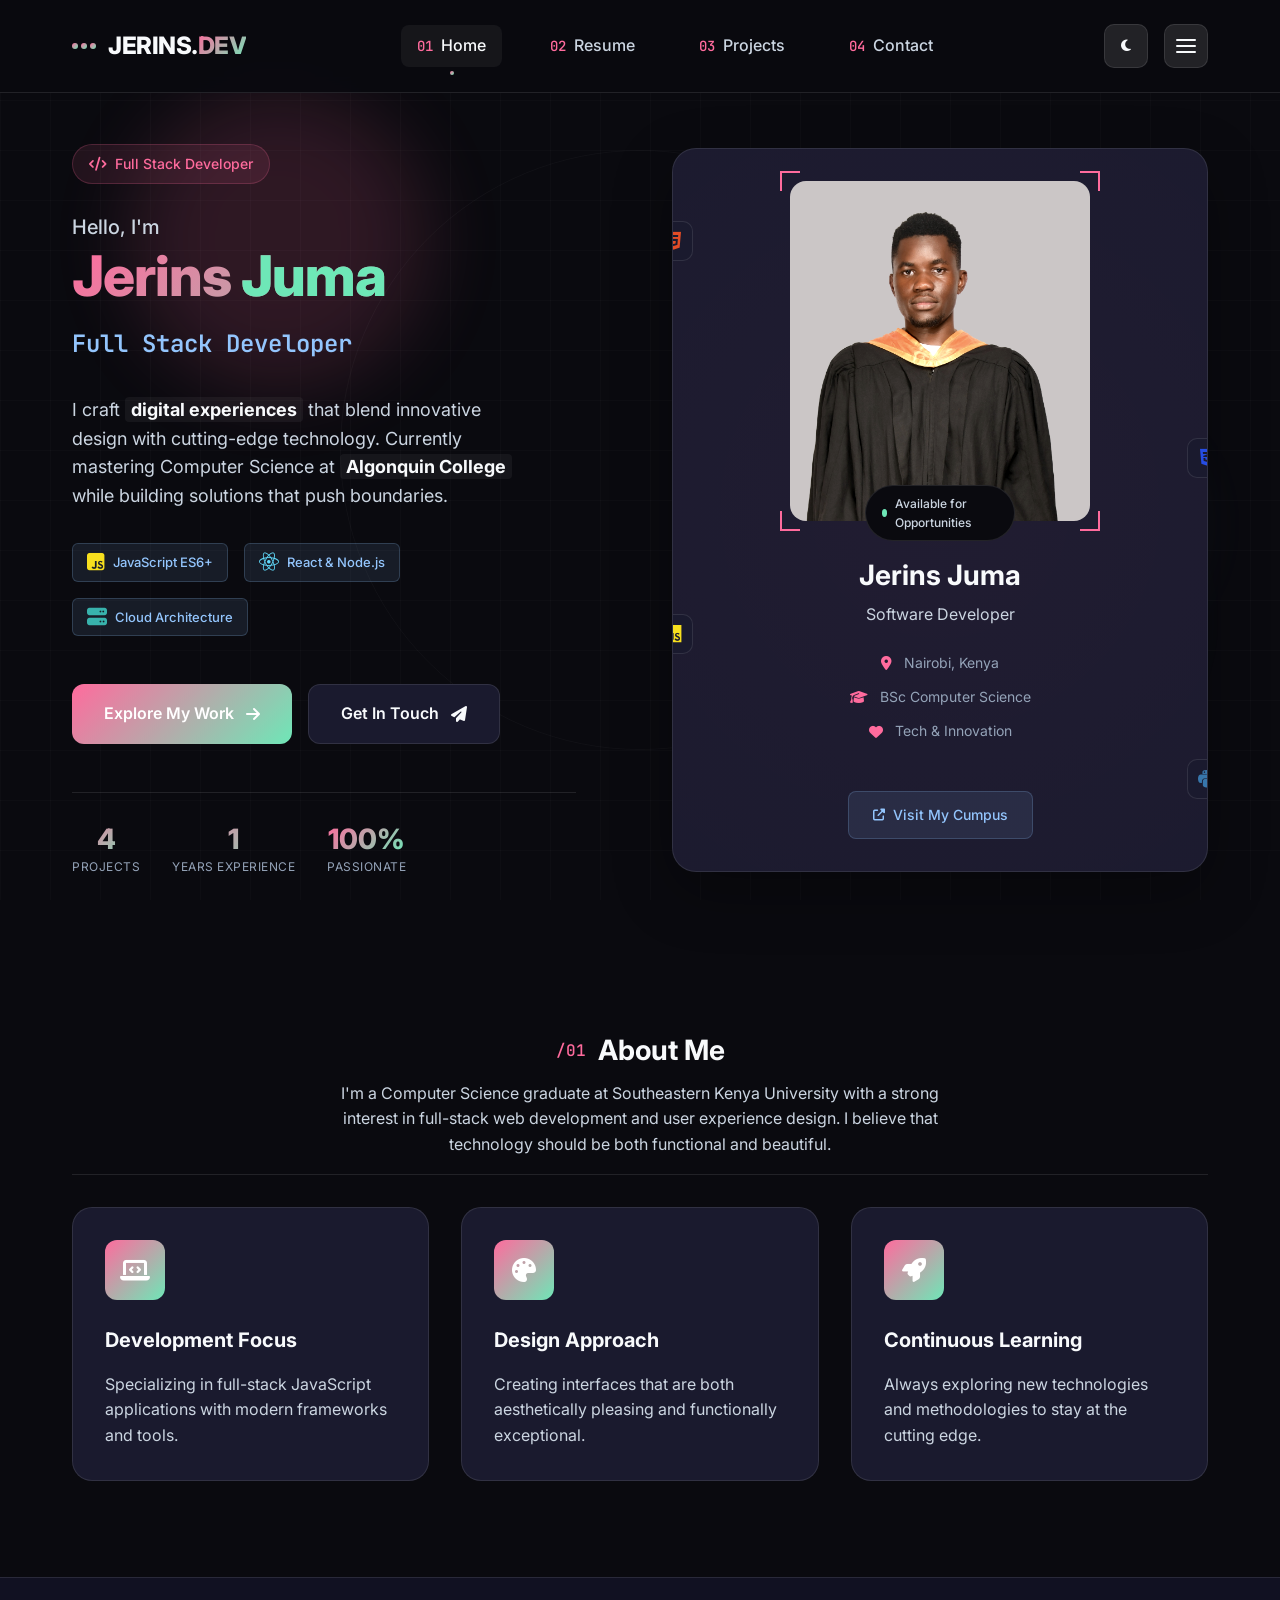
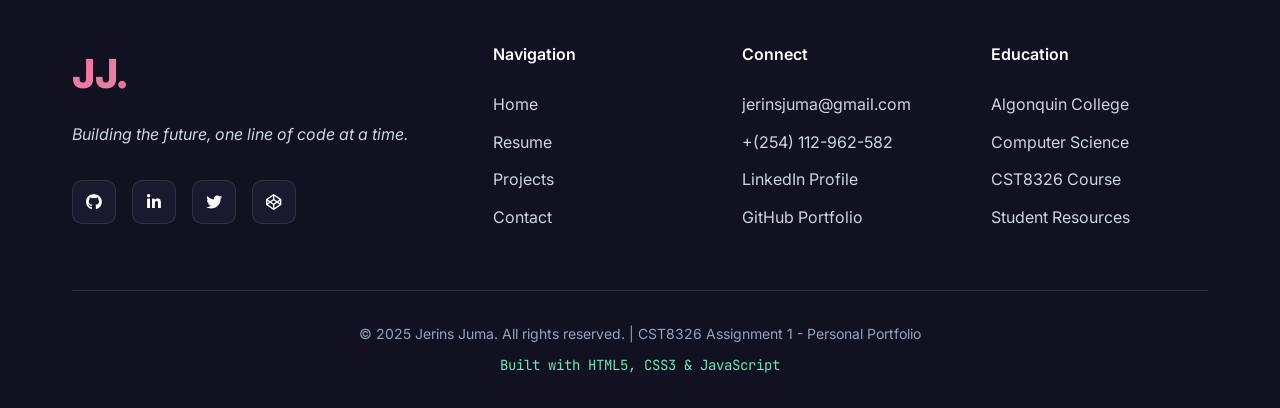
==== commit 7476c7a4: "Update index.html" ====
--- a/index.html
+++ b/index.html
@@ -261,89 +261,9 @@
         </div>
     </footer>
 
-    <!-- JavaScript -->
-    <script>
-        const typingText = document.getElementById('typingText');
-        const cursor = document.querySelector('.cursor');
-    
-        // Typing Effect
-        const texts = [
-            "Full Stack Developer",
-            "UI/UX Enthusiast",
-            "Problem Solver",
-            "Tech Innovator"
-        ];
-    
-        let textIndex = 0;
-        let charIndex = 0;
-        let isDeleting = false;
-        let isPaused = false;
-    
-        function typeEffect() {
-            const currentText = texts[textIndex];
-    
-            if (!isDeleting && !isPaused) {
-                typingText.textContent = currentText.substring(0, charIndex + 1);
-                charIndex++;
-    
-                if (charIndex === currentText.length) {
-                    isPaused = true;
-                    setTimeout(() => {
-                        isPaused = false;
-                        isDeleting = true;
-                    }, 1500);
-                }
-            } else if (isDeleting && !isPaused) {
-                typingText.textContent = currentText.substring(0, charIndex - 1);
-                charIndex--;
-    
-                if (charIndex === 0) {
-                    isDeleting = false;
-                    textIndex = (textIndex + 1) % texts.length;
-                }
-            }
-    
-            setTimeout(typeEffect, isDeleting ? 50 : 100);
-        }
-    
-        function cursorBlink() {
-            cursor.style.opacity = cursor.style.opacity === '0' ? '1' : '0';
-            setTimeout(cursorBlink, 500);
-        }
-    
-        document.addEventListener('DOMContentLoaded', () => {
-            setTimeout(typeEffect, 1000);
-            setTimeout(cursorBlink, 1500);
-    
-            const observer = new IntersectionObserver(entries => {
-                entries.forEach(entry => {
-                    if (entry.isIntersecting) {
-                        entry.target.classList.add('animate-in');
-                    }
-                });
-            }, { threshold: 0.1 });
-    
-            document.querySelectorAll('.about-card').forEach(card => {
-                observer.observe(card);
-            });
-        });
-    
-        function animateFloatingElements() {
-            document.querySelectorAll('.floating-element').forEach((el, i) => {
-                el.style.animation = `float 6s ease-in-out ${i * 0.5}s infinite alternate`;
-            });
-        }
-    
-        animateFloatingElements();
-    </script>
-  <script>
-    fetch("navbar.html")
-        .then(res => res.text())
-        .then(data => {
-            document.getElementById("navbar-placeholder").innerHTML = data;
-        })
-        .catch(err => console.error("Navbar load error:", err));
-</script>
+ <!-- JavaScript -->
+<script src="index.js"></script>
+
     
 </body>
-</html>+</html>
